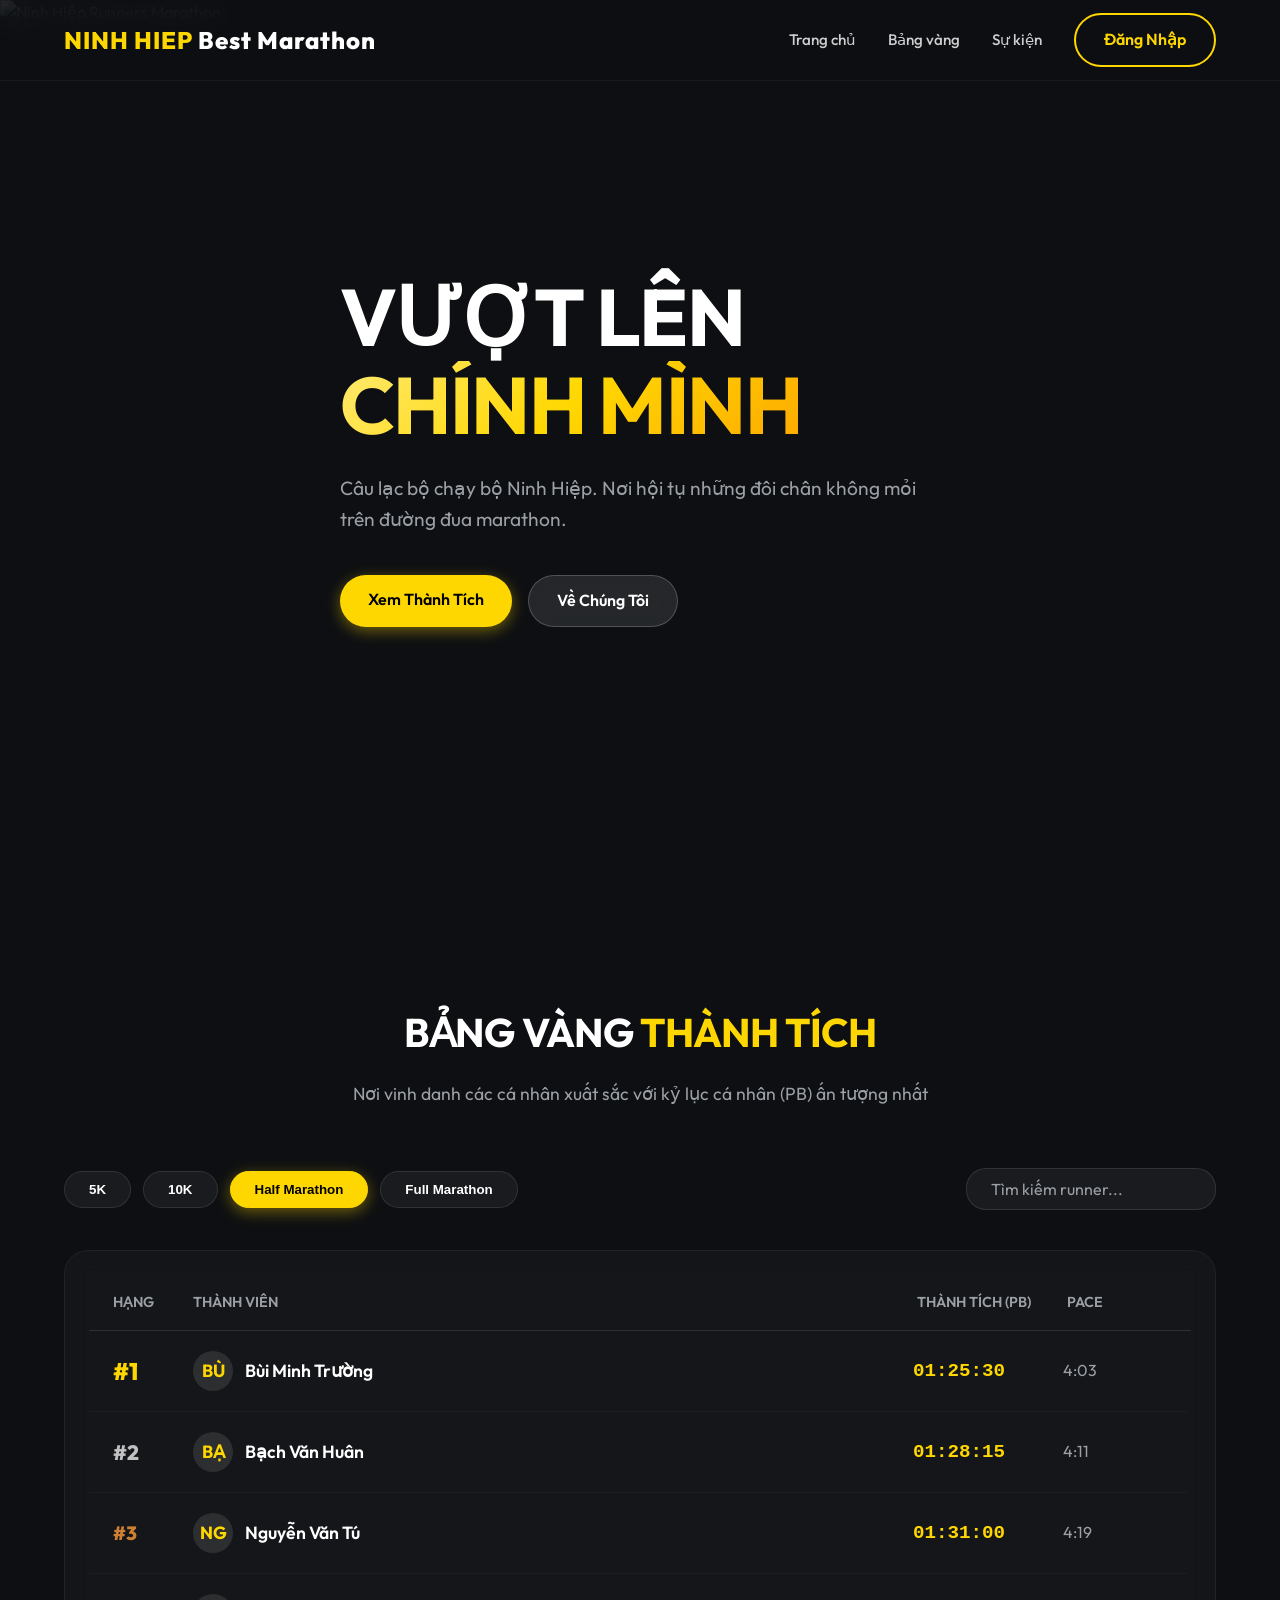
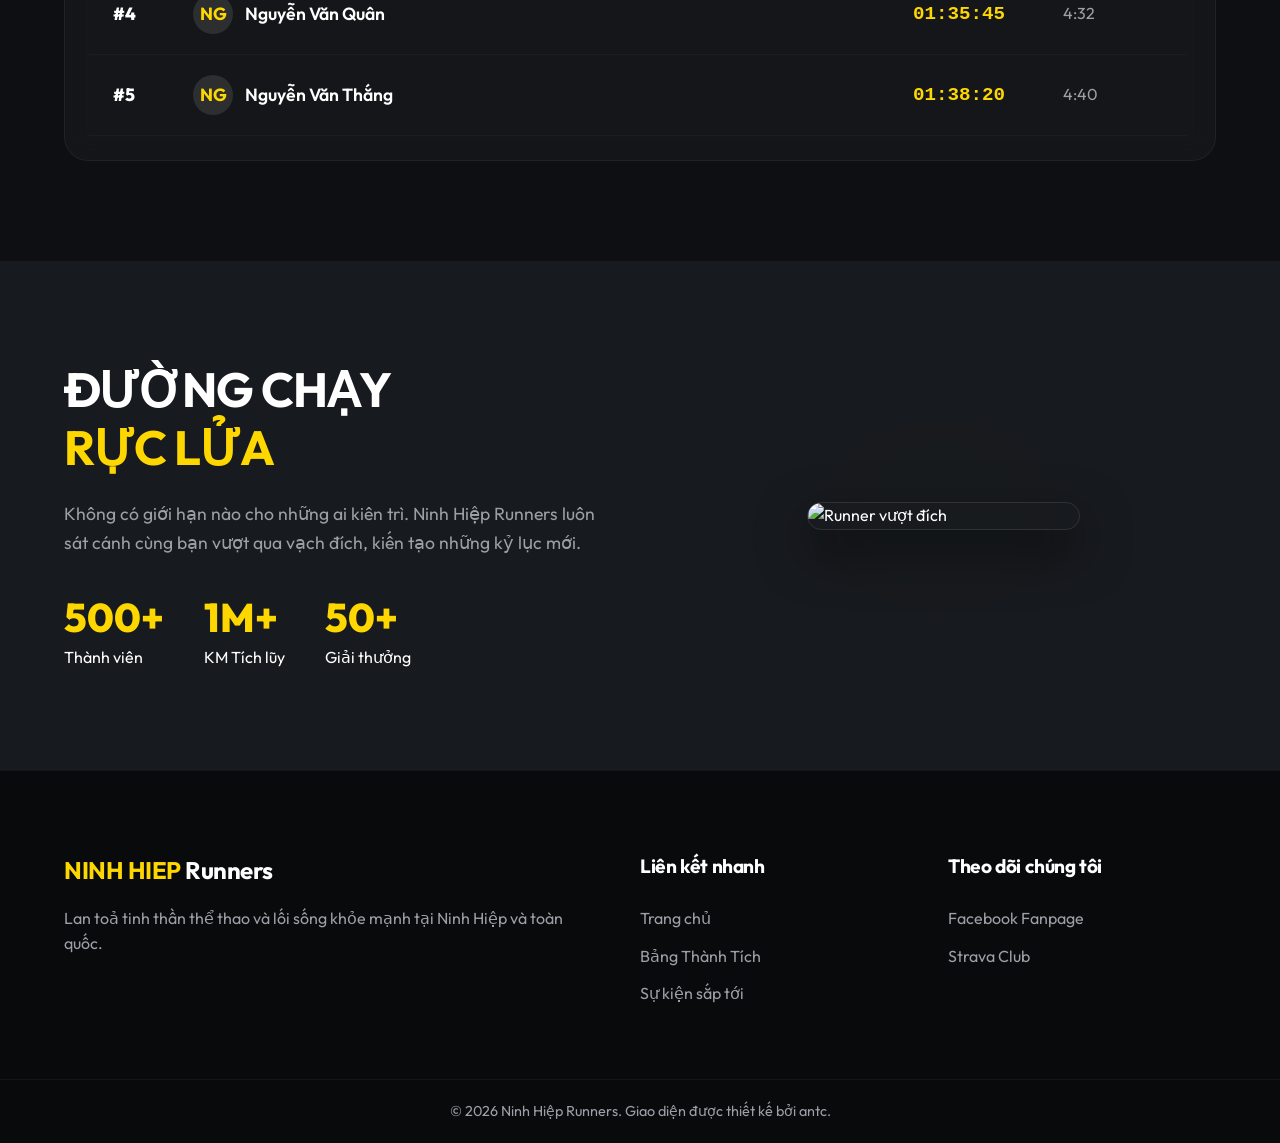
==== admin.html @ a9eff444 "Add files via upload" ====
<!DOCTYPE html>
<html lang="vi">

<head>
    <meta charset="UTF-8">
    <meta name="viewport" content="width=device-width, initial-scale=1.0">
    <title>Trang Quản Trị - Ninh Hiệp Runners</title>
    <link rel="stylesheet" href="admin.css">
    <link rel="preconnect" href="https://fonts.googleapis.com">
    <link rel="preconnect" href="https://fonts.gstatic.com" crossorigin>
</head>

<body>
    <aside class="sidebar">
        <div class="brand">Admin <span>Panel</span></div>
        <a href="#" class="nav-item active" id="nav-leaderboard">Quản lý Bảng vàng</a>
        <a href="#" class="nav-item" id="nav-events">Quản lý Sự kiện</a>
        <a href="index.html" class="nav-item" style="margin-top: 16px;">Xem trang chủ</a>
        <div class="spacer"></div>
        <a href="#" id="logout-btn" class="nav-item danger logout-btn">🚪 Đăng xuất</a>
    </aside>

    <main class="main-content">
        <!-- Tab 1: Leaderboard -->
        <div id="view-leaderboard" class="view-section active">
            <div class="header-bar">
                <h1>Quản lý thành tích VĐV</h1>
                <button class="action-btn" id="open-add-modal">+ Thêm kết quả</button>
            </div>

            <div class="controls"
                style="display: flex; gap: 1rem; align-items: center; justify-content: space-between;">
                <select id="distance-filter" class="select-box">
                    <option value="5k">Cự ly: 5K</option>
                    <option value="10k">Cự ly: 10K</option>
                    <option value="hm" selected>Cự ly: Half Marathon (21.1K)</option>
                    <option value="fm">Cự ly: Full Marathon (42K)</option>
                </select>
                <input type="text" id="runner-search" class="search-input" placeholder="🔍 Tìm tên VĐV..."
                    style="padding: 0.7rem 1rem; border: 1px solid var(--border); border-radius: 8px; font-family: inherit; width: 100%; max-width: 300px;">
            </div>

            <div class="table-container">
                <table class="admin-table">
                    <thead>
                        <tr>
                            <th>Hạng</th>
                            <th>Vận động viên</th>
                            <th>Thời gian (PB)</th>
                            <th>Pace trung bình</th>
                            <th>Hành động</th>
                        </tr>
                    </thead>
                    <tbody id="admin-table-body">
                        <!-- Dữ liệu render bằng JS -->
                    </tbody>
                </table>
            </div>
        </div> <!-- End view-leaderboard -->

        <!-- Tab 2: Events -->
        <div id="view-events" class="view-section" style="display: none;">
            <div class="header-bar">
                <h1>Quản lý Sự kiện</h1>
                <button class="action-btn" id="open-event-modal">+ Thêm sự kiện</button>
            </div>

            <div class="table-container">
                <table class="admin-table">
                    <thead>
                        <tr>
                            <th>Ảnh tĩnh</th>
                            <th>Tên Sự kiện</th>
                            <th>Thông tin</th>
                            <th>Trạng thái</th>
                            <th>Hành động</th>
                        </tr>
                    </thead>
                    <tbody id="admin-events-body">
                        <!-- Dữ liệu render bằng JS -->
                    </tbody>
                </table>
            </div>
        </div> <!-- End view-events -->
    </main>

    <!-- Modal Form -->
    <div class="modal-overlay" id="record-modal">
        <div class="modal-content">
            <div class="modal-header">
                <h2 id="modal-title">Thêm kết quả mới</h2>
            </div>
            <form id="record-form">
                <div class="form-group">
                    <label>Chọn cự ly</label>
                    <select id="modal-distance" class="select-box" style="width: 100%;">
                        <option value="5k">5K</option>
                        <option value="10k">10K</option>
                        <option value="hm">Half Marathon</option>
                        <option value="fm">Full Marathon</option>
                    </select>
                </div>
                <div class="form-group">
                    <label>Tên Vận động viên</label>
                    <input type="text" id="modal-name" required placeholder="VD: Nguyễn Văn A">
                </div>
                <div class="form-group" style="display: flex; gap: 10px; align-items: center;">
                    <div style="flex-grow: 1;">
                        <label>Ảnh đại diện (tùy chọn)</label>
                        <input type="file" id="modal-avatar" accept="image/*" class="select-box" style="width: 100%; padding: 0.5rem;">
                    </div>
                    <div id="avatar-preview-container" style="width: 50px; height: 50px; border-radius: 50%; overflow: hidden; background: var(--surface); border: 1px solid var(--border); display: flex; align-items: center; justify-content: center; flex-shrink: 0; margin-top: 15px;">
                        <span style="font-size: 0.7rem; color: var(--text-muted); text-align: center;">Trống</span>
                    </div>
                </div>
                <div class="form-group">
                    <label>Thời gian</label>
                    <input type="text" id="modal-time" required placeholder="VD: 01:25:30 hoặc 45:30">
                </div>
                <div class="modal-actions">
                    <button type="button" class="btn-outline" id="close-modal">Hủy</button>
                    <button type="submit" class="action-btn">Lưu kết quả</button>
                </div>
            </form>
        </div>
    </div>

    <!-- Modal Form Sự Kiện -->
    <div class="modal-overlay" id="event-modal">
        <div class="modal-content">
            <div class="modal-header">
                <h2 id="event-modal-title">Thêm sự kiện mới</h2>
            </div>
            <form id="event-form">
                <div class="form-group">
                    <label>Tên Sự kiện</label>
                    <input type="text" id="event-title" required placeholder="VD: Lễ Hội Chạy Bộ Mùa Xuân">
                </div>
                <div class="form-group">
                    <label>URL Hình ảnh (hoặc tên file assets/)</label>
                    <input type="text" id="event-image" required placeholder="VD: assets/nhr_gallery.png">
                </div>
                <div class="form-group">
                    <label>Thông tin nổi bật (VD: Ngày tháng / Địa điểm)</label>
                    <input type="text" id="event-info1" required placeholder="VD: 📅 Thời gian: 15/05/2026">
                </div>
                <div class="form-group">
                    <label>Thông tin bổ sung 1</label>
                    <input type="text" id="event-info2" required placeholder="VD: 📍 Địa điểm: Khu di tích">
                </div>
                <div class="form-group">
                    <label>Thông tin bổ sung 2</label>
                    <input type="text" id="event-info3" required placeholder="VD: 🏃 Cự ly: 5K, 10K">
                </div>
                <div class="form-group">
                    <label>Trạng thái</label>
                    <select id="event-status" class="select-box" style="width: 100%;">
                        <option value="active">Sắp diễn ra</option>
                        <option value="opening">Đang mở đăng ký</option>
                        <option value="ended">Đã kết thúc</option>
                    </select>
                </div>
                <div class="modal-actions">
                    <button type="button" class="btn-outline" id="close-event-modal">Hủy</button>
                    <button type="submit" class="action-btn">Lưu sự kiện</button>
                </div>
            </form>
        </div>
    </div>

    <script src="admin.js"></script>
</body>

</html>
---- admin.css ----
/* admin.css - Thanh lịch, Tối giản, Tập trung thao tác */
@import url('https://fonts.googleapis.com/css2?family=Inter:wght@400;500;600;700&display=swap');

:root {
    --bg-color: #0f1115;
    --panel-bg: #1c1f26;
    --border-color: #2a2d36;
    --text-primary: #f0f0f0;
    --text-secondary: #9aa0a6;
    --primary-color: #FFD700;
    --danger-color: #ff4d4f;
    --success-color: #52c41a;
    --font-admin: 'Inter', sans-serif; /* Setup minimalist font */
}

* {
    margin: 0;
    padding: 0;
    box-sizing: border-box;
}

body {
    background-color: var(--bg-color);
    color: var(--text-primary);
    font-family: var(--font-admin);
    display: flex;
    height: 100vh;
    overflow: hidden;
}

/* Sidebar */
.sidebar {
    width: 260px;
    background-color: var(--panel-bg);
    border-right: 1px solid var(--border-color);
    display: flex;
    flex-direction: column;
    padding: 24px 0;
}

.brand {
    font-size: 1.2rem;
    font-weight: 700;
    padding: 0 24px 24px;
    border-bottom: 1px solid var(--border-color);
    color: var(--text-primary);
    margin-bottom: 24px;
}
.brand span { color: var(--primary-color); }

.nav-item {
    padding: 12px 24px;
    color: var(--text-secondary);
    text-decoration: none;
    font-weight: 500;
    display: block;
    transition: 0.2s;
}

.nav-item:hover, .nav-item.active {
    background-color: rgba(255, 215, 0, 0.05);
    color: var(--primary-color);
    border-right: 3px solid var(--primary-color);
}

.spacer { flex-grow: 1; }

.logout-btn {
    border-top: 1px solid var(--border-color);
    padding-top: 24px;
    margin-top: auto;
}
.nav-item.danger { color: var(--danger-color); }

/* Main Content */
.main-content {
    flex-grow: 1;
    overflow-y: auto;
    padding: 40px;
}

.header-bar {
    display: flex;
    justify-content: space-between;
    align-items: center;
    margin-bottom: 32px;
}

.header-bar h1 {
    font-size: 1.8rem;
    font-weight: 600;
}

.action-btn {
    background-color: var(--primary-color);
    color: #000;
    border: none;
    padding: 10px 20px;
    border-radius: 6px;
    font-weight: 600;
    cursor: pointer;
    transition: 0.2s;
    font-size: 0.95rem;
}

.action-btn:hover { background-color: #e6c200; transform: translateY(-1px); }

/* Controls */
.controls {
    display: flex;
    gap: 16px;
    margin-bottom: 24px;
}

.select-box {
    background-color: var(--panel-bg);
    border: 1px solid var(--border-color);
    color: var(--text-primary);
    padding: 10px 16px;
    border-radius: 6px;
    font-size: 0.95rem;
    outline: none;
    min-width: 200px;
}

/* Table */
.table-container {
    background-color: var(--panel-bg);
    border: 1px solid var(--border-color);
    border-radius: 8px;
    overflow: hidden;
}

.admin-table {
    width: 100%;
    border-collapse: collapse;
    text-align: left;
}

.admin-table th, .admin-table td {
    padding: 16px 24px;
    border-bottom: 1px solid var(--border-color);
}

.admin-table th {
    font-size: 0.85rem;
    text-transform: uppercase;
    color: var(--text-secondary);
    font-weight: 600;
    background-color: rgba(0,0,0,0.2);
}

.admin-table tr:hover {
    background-color: rgba(255, 255, 255, 0.02);
}

.admin-table td {
    font-size: 0.95rem;
}

.btn-icon {
    background: none;
    border: none;
    color: var(--text-secondary);
    cursor: pointer;
    padding: 4px 8px;
    border-radius: 4px;
    transition: 0.2s;
}
.btn-icon:hover { color: var(--text-primary); background: rgba(255,255,255,0.1); }
.btn-icon.edit:hover { color: #3b82f6; background: rgba(59, 130, 246, 0.1); }
.btn-icon.delete:hover { color: var(--danger-color); background: rgba(255, 77, 79, 0.1); }

/* Modal */
.modal-overlay {
    position: fixed;
    top: 0; left: 0; right: 0; bottom: 0;
    background: rgba(0,0,0,0.7);
    display: flex;
    align-items: center;
    justify-content: center;
    z-index: 1000;
    opacity: 0;
    pointer-events: none;
    transition: 0.2s;
}
.modal-overlay.active { opacity: 1; pointer-events: all; }

.modal-content {
    background: var(--panel-bg);
    width: 100%; max-width: 500px;
    border-radius: 8px;
    border: 1px solid var(--border-color);
    padding: 24px;
}

.modal-header {
    display: flex;
    justify-content: space-between;
    align-items: center;
    margin-bottom: 24px;
}
.modal-header h2 { font-size: 1.25rem; }

.form-group { margin-bottom: 16px; }
.form-group label { display: block; margin-bottom: 8px; color: var(--text-secondary); font-size: 0.9rem; }
.form-group input {
    width: 100%;
    background: rgba(0,0,0,0.2);
    border: 1px solid var(--border-color);
    color: #fff;
    padding: 12px;
    border-radius: 6px;
    outline: none;
}
.form-group input:focus { border-color: var(--primary-color); }

.modal-actions {
    display: flex; justify-content: flex-end; gap: 12px; margin-top: 24px;
}

.btn-outline {
    background: transparent; border: 1px solid var(--border-color); color: var(--text-primary);
    padding: 10px 16px; border-radius: 6px; cursor: pointer;
}
.btn-outline:hover { background: rgba(255,255,255,0.05); }

/* Badges Status Sự Kiện */
.badge {
    padding: 4px 10px;
    border-radius: 20px;
    font-size: 0.75rem;
    font-weight: 600;
}
.badge.active { background-color: rgba(82, 196, 26, 0.15); color: #52c41a; }
.badge.opening { background-color: rgba(255, 215, 0, 0.15); color: #FFD700; }
.badge.ended { background-color: rgba(255, 77, 79, 0.15); color: #ff4d4f; }

/* Phân tách giữa các tab */
.view-section {
    animation: fadeIn 0.3s ease;
}

@keyframes fadeIn {
    from { opacity: 0; transform: translateY(10px); }
    to { opacity: 1; transform: translateY(0); }
}
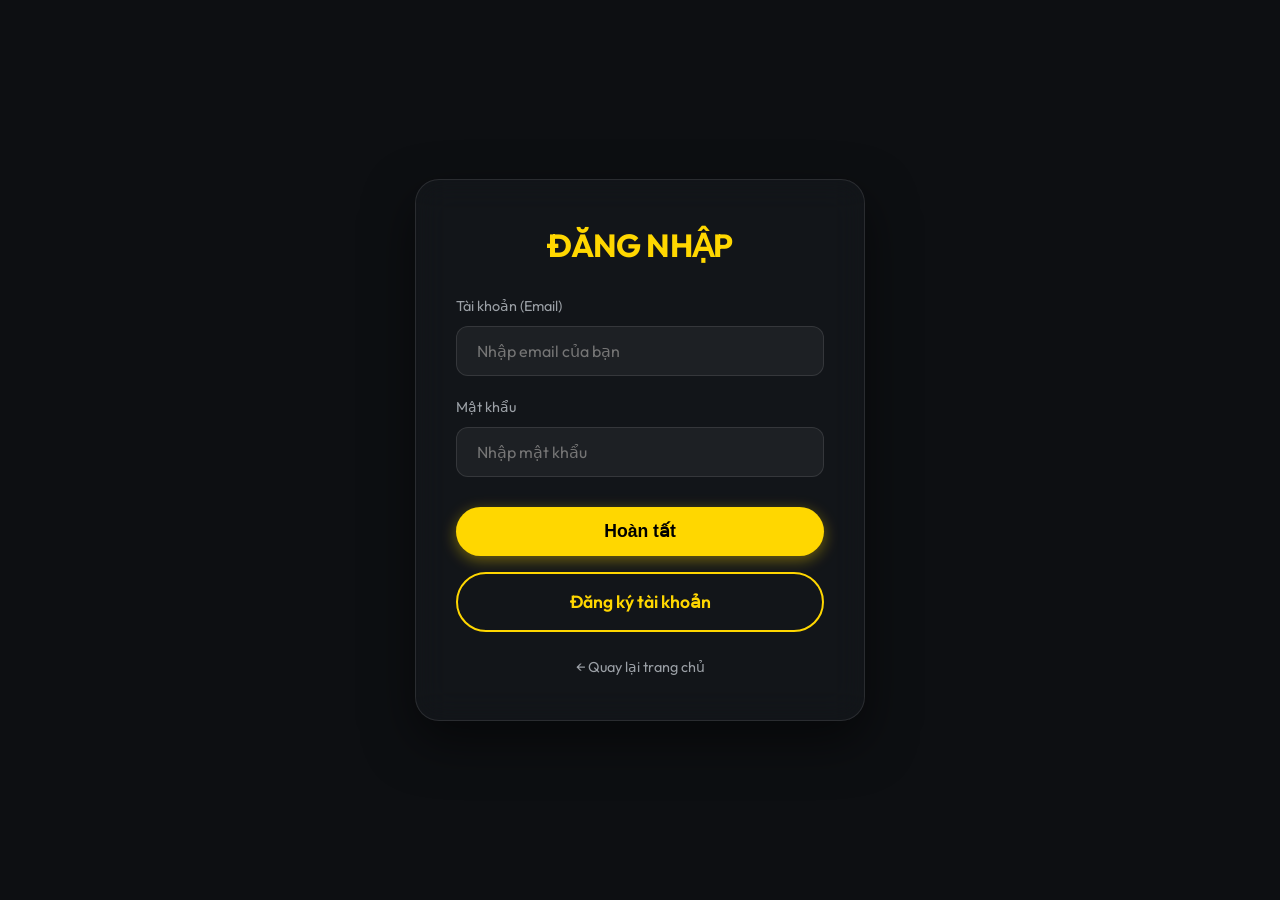
==== commit 55a29738: "Add files via upload" ====
--- a/admin.html
+++ b/admin.html
@@ -31,8 +31,8 @@
             <div class="controls"
                 style="display: flex; gap: 1rem; align-items: center; justify-content: space-between;">
                 <select id="distance-filter" class="select-box">
-                    <option value="5k">Cự ly: 5K</option>
-                    <option value="10k">Cự ly: 10K</option>
+                    <!-- <option value="5k">Cự ly: 5K</option> -->
+                    <!-- <option value="10k">Cự ly: 10K</option> -->
                     <option value="hm" selected>Cự ly: Half Marathon (21.1K)</option>
                     <option value="fm">Cự ly: Full Marathon (42K)</option>
                 </select>
@@ -94,8 +94,8 @@
                 <div class="form-group">
                     <label>Chọn cự ly</label>
                     <select id="modal-distance" class="select-box" style="width: 100%;">
-                        <option value="5k">5K</option>
-                        <option value="10k">10K</option>
+                        <!-- <option value="5k">5K</option> -->
+                        <!-- <option value="10k">10K</option> -->
                         <option value="hm">Half Marathon</option>
                         <option value="fm">Full Marathon</option>
                     </select>
--- a/admin.css
+++ b/admin.css
@@ -10,7 +10,8 @@
     --primary-color: #FFD700;
     --danger-color: #ff4d4f;
     --success-color: #52c41a;
-    --font-admin: 'Inter', sans-serif; /* Setup minimalist font */
+    --font-admin: 'Inter', sans-serif;
+    /* Setup minimalist font */
 }
 
 * {
@@ -46,7 +47,10 @@
     color: var(--text-primary);
     margin-bottom: 24px;
 }
-.brand span { color: var(--primary-color); }
+
+.brand span {
+    color: var(--primary-color);
+}
 
 .nav-item {
     padding: 12px 24px;
@@ -57,20 +61,26 @@
     transition: 0.2s;
 }
 
-.nav-item:hover, .nav-item.active {
+.nav-item:hover,
+.nav-item.active {
     background-color: rgba(255, 215, 0, 0.05);
     color: var(--primary-color);
     border-right: 3px solid var(--primary-color);
 }
 
-.spacer { flex-grow: 1; }
+.spacer {
+    flex-grow: 1;
+}
 
 .logout-btn {
     border-top: 1px solid var(--border-color);
     padding-top: 24px;
     margin-top: auto;
 }
-.nav-item.danger { color: var(--danger-color); }
+
+.nav-item.danger {
+    color: var(--danger-color);
+}
 
 /* Main Content */
 .main-content {
@@ -103,7 +113,10 @@
     font-size: 0.95rem;
 }
 
-.action-btn:hover { background-color: #e6c200; transform: translateY(-1px); }
+.action-btn:hover {
+    background-color: #e6c200;
+    transform: translateY(-1px);
+}
 
 /* Controls */
 .controls {
@@ -137,7 +150,8 @@
     text-align: left;
 }
 
-.admin-table th, .admin-table td {
+.admin-table th,
+.admin-table td {
     padding: 16px 24px;
     border-bottom: 1px solid var(--border-color);
 }
@@ -147,7 +161,7 @@
     text-transform: uppercase;
     color: var(--text-secondary);
     font-weight: 600;
-    background-color: rgba(0,0,0,0.2);
+    background-color: rgba(0, 0, 0, 0.2);
 }
 
 .admin-table tr:hover {
@@ -167,15 +181,30 @@
     border-radius: 4px;
     transition: 0.2s;
 }
-.btn-icon:hover { color: var(--text-primary); background: rgba(255,255,255,0.1); }
-.btn-icon.edit:hover { color: #3b82f6; background: rgba(59, 130, 246, 0.1); }
-.btn-icon.delete:hover { color: var(--danger-color); background: rgba(255, 77, 79, 0.1); }
+
+.btn-icon:hover {
+    color: var(--text-primary);
+    background: rgba(255, 255, 255, 0.1);
+}
+
+.btn-icon.edit:hover {
+    color: #3b82f6;
+    background: rgba(59, 130, 246, 0.1);
+}
+
+.btn-icon.delete:hover {
+    color: var(--danger-color);
+    background: rgba(255, 77, 79, 0.1);
+}
 
 /* Modal */
 .modal-overlay {
     position: fixed;
-    top: 0; left: 0; right: 0; bottom: 0;
-    background: rgba(0,0,0,0.7);
+    top: 0;
+    left: 0;
+    right: 0;
+    bottom: 0;
+    background: rgba(0, 0, 0, 0.7);
     display: flex;
     align-items: center;
     justify-content: center;
@@ -184,11 +213,16 @@
     pointer-events: none;
     transition: 0.2s;
 }
-.modal-overlay.active { opacity: 1; pointer-events: all; }
+
+.modal-overlay.active {
+    opacity: 1;
+    pointer-events: all;
+}
 
 .modal-content {
     background: var(--panel-bg);
-    width: 100%; max-width: 500px;
+    width: 100%;
+    max-width: 500px;
     border-radius: 8px;
     border: 1px solid var(--border-color);
     padding: 24px;
@@ -200,30 +234,55 @@
     align-items: center;
     margin-bottom: 24px;
 }
-.modal-header h2 { font-size: 1.25rem; }
-
-.form-group { margin-bottom: 16px; }
-.form-group label { display: block; margin-bottom: 8px; color: var(--text-secondary); font-size: 0.9rem; }
+
+.modal-header h2 {
+    font-size: 1.25rem;
+}
+
+.form-group {
+    margin-bottom: 16px;
+}
+
+.form-group label {
+    display: block;
+    margin-bottom: 8px;
+    color: var(--text-secondary);
+    font-size: 0.9rem;
+}
+
 .form-group input {
     width: 100%;
-    background: rgba(0,0,0,0.2);
+    background: rgba(0, 0, 0, 0.2);
     border: 1px solid var(--border-color);
     color: #fff;
     padding: 12px;
     border-radius: 6px;
     outline: none;
 }
-.form-group input:focus { border-color: var(--primary-color); }
+
+.form-group input:focus {
+    border-color: var(--primary-color);
+}
 
 .modal-actions {
-    display: flex; justify-content: flex-end; gap: 12px; margin-top: 24px;
+    display: flex;
+    justify-content: flex-end;
+    gap: 12px;
+    margin-top: 24px;
 }
 
 .btn-outline {
-    background: transparent; border: 1px solid var(--border-color); color: var(--text-primary);
-    padding: 10px 16px; border-radius: 6px; cursor: pointer;
-}
-.btn-outline:hover { background: rgba(255,255,255,0.05); }
+    background: transparent;
+    border: 1px solid var(--border-color);
+    color: var(--text-primary);
+    padding: 10px 16px;
+    border-radius: 6px;
+    cursor: pointer;
+}
+
+.btn-outline:hover {
+    background: rgba(255, 255, 255, 0.05);
+}
 
 /* Badges Status Sự Kiện */
 .badge {
@@ -232,9 +291,21 @@
     font-size: 0.75rem;
     font-weight: 600;
 }
-.badge.active { background-color: rgba(82, 196, 26, 0.15); color: #52c41a; }
-.badge.opening { background-color: rgba(255, 215, 0, 0.15); color: #FFD700; }
-.badge.ended { background-color: rgba(255, 77, 79, 0.15); color: #ff4d4f; }
+
+.badge.active {
+    background-color: rgba(82, 196, 26, 0.15);
+    color: #52c41a;
+}
+
+.badge.opening {
+    background-color: rgba(255, 215, 0, 0.15);
+    color: #FFD700;
+}
+
+.badge.ended {
+    background-color: rgba(255, 77, 79, 0.15);
+    color: #ff4d4f;
+}
 
 /* Phân tách giữa các tab */
 .view-section {
@@ -242,6 +313,109 @@
 }
 
 @keyframes fadeIn {
-    from { opacity: 0; transform: translateY(10px); }
-    to { opacity: 1; transform: translateY(0); }
-}
+    from {
+        opacity: 0;
+        transform: translateY(10px);
+    }
+
+    to {
+        opacity: 1;
+        transform: translateY(0);
+    }
+}
+
+/*==========================================
+   RESPONSIVE DESIGN (MOBILE & TABLET)
+==========================================*/
+@media (max-width: 768px) {
+    body {
+        flex-direction: column;
+        overflow-y: auto;
+    }
+
+    .sidebar {
+        width: 100%;
+        padding: 16px;
+        flex-direction: row;
+        flex-wrap: wrap;
+        border-right: none;
+        border-bottom: 1px solid var(--border-color);
+        justify-content: center;
+        gap: 8px;
+    }
+
+    .brand {
+        width: 100%;
+        text-align: center;
+        border-bottom: none;
+        padding: 0 0 16px;
+        margin-bottom: 0;
+    }
+
+    .nav-item {
+        padding: 8px 16px;
+        border-radius: 20px;
+        font-size: 0.9rem;
+        border-right: none !important;
+    }
+
+    .nav-item.active {
+        background-color: rgba(255, 215, 0, 0.1);
+        border: 1px solid var(--primary-color);
+    }
+
+    .spacer {
+        display: none;
+    }
+
+    .logout-btn {
+        border-top: none;
+        padding-top: 0;
+        margin-top: 0;
+    }
+
+    .main-content {
+        padding: 16px;
+    }
+
+    .header-bar {
+        flex-direction: column;
+        align-items: flex-start;
+        gap: 16px;
+        margin-bottom: 24px;
+    }
+
+    .controls {
+        flex-direction: column;
+        width: 100%;
+    }
+
+    .select-box,
+    .action-btn {
+        width: 100%;
+    }
+
+    .table-container {
+        overflow-x: auto;
+    }
+
+    .admin-table {
+        min-width: 600px;
+        /* Bắt buộc cuộn ngang trên mobile */
+    }
+
+    .modal-content {
+        padding: 20px;
+        margin: 16px;
+        max-height: 90vh;
+        overflow-y: auto;
+    }
+
+    .modal-actions {
+        flex-direction: column;
+    }
+
+    .modal-actions button {
+        width: 100%;
+    }
+}
